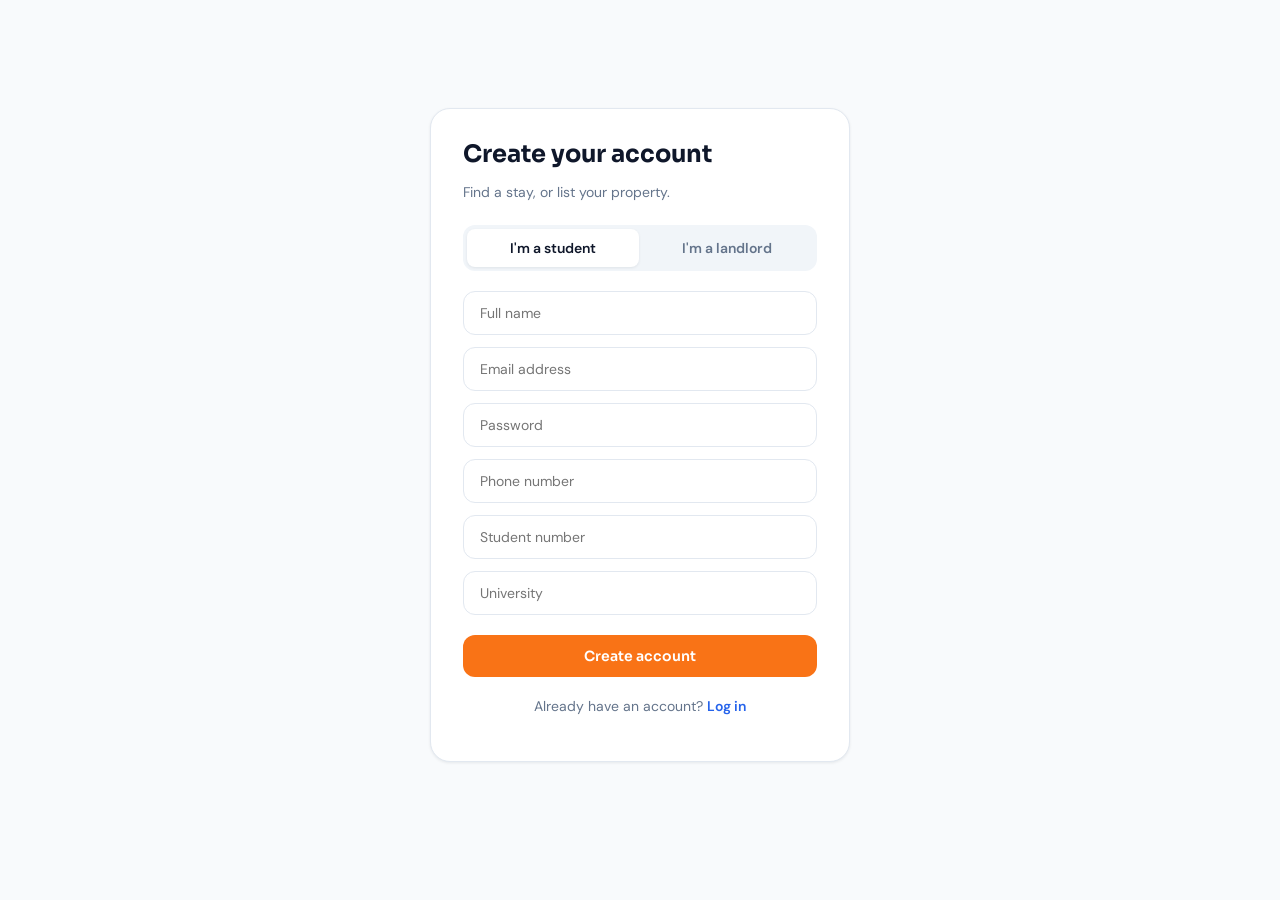
==== signup.html @ b6c0987a "Add files via upload" ====
<!DOCTYPE html>
<html lang="en">
<head>
  <meta charset="UTF-8">
  <meta name="viewport" content="width=device-width, initial-scale=1.0">
  <title>Sign Up — VarsityStay</title>
  <link rel="preconnect" href="https://fonts.googleapis.com">
  <link href="https://fonts.googleapis.com/css2?family=DM+Sans:wght@400;500;700&family=Sora:wght@600;700;800;900&display=swap" rel="stylesheet">
  <link rel="stylesheet" href="css/styles.css">
  <style>
    .info-box { background: rgba(16,185,129,.1); color: var(--green); font-size: 13px; padding: 10px 14px; border-radius: 10px; margin-bottom: 14px; }
  </style>
</head>
<body>
  <div class="page">
    <div id="nav-placeholder"></div>
    <main class="main" style="background:var(--gray-50)">
      <div class="form-card">
        <h1>Create your account</h1>
        <p class="form-sub">Find a stay, or list your property.</p>

        <div class="role-toggle">
          <button type="button" class="active" data-role="student">I'm a student</button>
          <button type="button" data-role="landlord">I'm a landlord</button>
        </div>

        <div class="error-box hidden" id="error-box"></div>
        <div class="info-box hidden" id="info-box"></div>

        <form id="signup-form">
          <input class="field" name="full_name" placeholder="Full name" required>
          <input class="field" name="email" type="email" placeholder="Email address" required>
          <input class="field" name="password" type="password" placeholder="Password" minlength="6" required>
          <input class="field" name="phone" placeholder="Phone number">

          <div id="student-fields">
            <input class="field" name="student_number" placeholder="Student number">
            <input class="field" name="university" placeholder="University">
          </div>
          <div id="landlord-fields" class="hidden">
            <input class="field" name="company_name" placeholder="Company / property name (optional)">
          </div>

          <button type="submit" id="submit-btn" class="btn btn-primary btn-block" style="margin-top:8px">Create account</button>
        </form>

        <p class="form-footer">Already have an account? <a href="login.html">Log in</a></p>
      </div>
    </main>
  </div>

  <script src="js/lib/supabase.js"></script>
  <script src="js/config.js"></script>
  <script src="js/auth.js"></script>
  <script src="js/nav.js"></script>
  <script>
    let currentRole = 'student';
    document.querySelectorAll('.role-toggle button').forEach(btn => {
      btn.addEventListener('click', () => {
        document.querySelectorAll('.role-toggle button').forEach(b => b.classList.remove('active'));
        btn.classList.add('active');
        currentRole = btn.dataset.role;
        document.getElementById('student-fields').classList.toggle('hidden', currentRole !== 'student');
        document.getElementById('landlord-fields').classList.toggle('hidden', currentRole !== 'landlord');
      });
    });

    document.getElementById('signup-form').addEventListener('submit', async (e) => {
      e.preventDefault();
      const errorBox = document.getElementById('error-box');
      const infoBox = document.getElementById('info-box');
      const submitBtn = document.getElementById('submit-btn');
      errorBox.classList.add('hidden');
      infoBox.classList.add('hidden');
      submitBtn.disabled = true;
      const fd = new FormData(e.target);

      try {
        const result = await signUp({
          email: fd.get('email'),
          password: fd.get('password'),
          fullName: fd.get('full_name'),
          role: currentRole,
          phone: fd.get('phone'),
          studentNumber: fd.get('student_number'),
          university: fd.get('university'),
          companyName: fd.get('company_name'),
        });

        if (result.session) {
          // Logged in straight away (email confirmation is off)
          window.location.href = currentRole === 'landlord' ? 'dashboard-landlord.html' : 'dashboard-student.html';
        } else {
          // Email confirmation is on: they must click the link in their email first
          infoBox.textContent = 'Account created. Check your email and click the confirmation link, then log in.';
          infoBox.classList.remove('hidden');
          submitBtn.disabled = false;
        }
      } catch (err) {
        errorBox.textContent = err.message || 'Something went wrong.';
        errorBox.classList.remove('hidden');
        submitBtn.disabled = false;
      }
    });
  </script>
</body>
</html>
---- css/styles.css ----
:root {
  --navy: #0F172A;
  --royal: #2563EB;
  --orange: #F97316;
  --white: #FFFFFF;
  --gray-50: #F8FAFC;
  --gray-100: #F1F5F9;
  --gray-200: #E2E8F0;
  --gray-400: #94A3B8;
  --gray-500: #64748B;
  --gray-600: #475569;
  --green: #10B981;
  --red: #EF4444;
  --r: 12px;
  --r-lg: 20px;
  --shadow-sm: 0 1px 3px rgba(15,23,42,.08);
  --shadow-md: 0 4px 16px rgba(15,23,42,.10);
  --shadow-lg: 0 12px 40px rgba(15,23,42,.14);
}

* { box-sizing: border-box; }

body {
  margin: 0;
  font-family: 'DM Sans', sans-serif;
  color: var(--navy);
  background: var(--white);
  -webkit-font-smoothing: antialiased;
}

h1, h2, h3, h4 { font-family: 'Sora', sans-serif; line-height: 1.15; margin: 0; }
a { text-decoration: none; color: inherit; }
button, input, select, textarea { font-family: 'DM Sans', sans-serif; }

/* ---------- Layout ---------- */
.page { min-height: 100vh; display: flex; flex-direction: column; }
.main { flex: 1; padding-top: 68px; }
.container { max-width: 1100px; margin: 0 auto; padding: 0 24px; }

/* ---------- Nav ---------- */
.nav {
  position: fixed; top: 0; left: 0; right: 0; z-index: 1000; height: 68px;
  display: flex; align-items: center; justify-content: space-between;
  padding: 0 5%; background: rgba(15,23,42,.95); backdrop-filter: blur(20px);
  border-bottom: 1px solid rgba(255,255,255,.06);
}
.logo { display: flex; align-items: center; gap: 10px; }
.logo-mark {
  width: 36px; height: 36px; background: var(--royal); border-radius: 9px;
  display: flex; align-items: center; justify-content: center;
  font-family: 'Sora', sans-serif; font-weight: 900; font-size: 15px; color: #fff;
}
.logo-text { font-family: 'Sora', sans-serif; font-weight: 800; font-size: 18px; color: #fff; }
.logo-text em { color: var(--orange); font-style: normal; }
.nav-links { display: flex; align-items: center; gap: 28px; }
.nav-links a { color: rgba(255,255,255,.7); font-size: 14px; font-weight: 500; }
.nav-links a:hover { color: #fff; }
.nav-actions { display: flex; align-items: center; gap: 12px; }

/* ---------- Buttons ---------- */
.btn {
  display: inline-flex; align-items: center; justify-content: center; gap: 7px;
  padding: 12px 22px; border-radius: var(--r); font-family: 'Sora', sans-serif;
  font-weight: 600; font-size: 14px; border: none; cursor: pointer;
  transition: .2s; white-space: nowrap;
}
.btn-primary { background: var(--orange); color: #fff; }
.btn-primary:hover { background: #ea6c00; transform: translateY(-1px); }
.btn-outline { background: transparent; color: #fff; border: 1.5px solid rgba(255,255,255,.3); }
.btn-outline:hover { background: rgba(255,255,255,.1); }
.btn-ghost { background: transparent; color: var(--navy); border: 2px solid var(--gray-200); }
.btn-ghost:hover { border-color: var(--royal); color: var(--royal); }
.btn-block { width: 100%; }

/* ---------- Hero / search ---------- */
.hero {
  background: var(--navy); padding: 140px 24px 100px; text-align: center;
  position: relative; overflow: hidden;
}
.hero::before {
  content: ''; position: absolute; inset: 0;
  background: radial-gradient(circle at 30% 20%, rgba(37,99,235,.35), transparent 60%);
}
.hero-content { position: relative; z-index: 1; max-width: 680px; margin: 0 auto 40px; }
.hero-badge {
  display: inline-flex; align-items: center; gap: 8px; background: rgba(37,99,235,.25);
  border: 1px solid rgba(37,99,235,.4); color: #93c5fd; padding: 6px 14px;
  border-radius: 100px; font-size: 12px; font-weight: 600; margin-bottom: 16px;
}
.hero h1 { font-size: clamp(28px,5vw,52px); font-weight: 900; color: #fff; margin-bottom: 14px; }
.hero p { color: rgba(255,255,255,.6); font-size: 16px; }

.search-card {
  position: relative; z-index: 1; background: rgba(15,23,42,.95); border: 1px solid rgba(255,255,255,.1);
  border-radius: 20px; padding: 24px; max-width: 640px; margin: 0 auto; box-shadow: var(--shadow-lg);
}
.search-label { color: rgba(255,255,255,.6); font-size: 12px; font-weight: 600; margin-bottom: 10px; }
.search-grid { display: grid; grid-template-columns: 1fr 1fr; gap: 12px; }
.search-grid select, .search-card input[type=text] {
  background: rgba(255,255,255,.05); border: 1px solid rgba(255,255,255,.15); color: #fff;
  font-size: 14px; border-radius: 12px; padding: 12px 14px;
}
.budget-row { display: flex; justify-content: space-between; margin: 16px 0 4px; font-size: 12px; color: rgba(255,255,255,.6); }
.budget-value { color: var(--orange); font-weight: 700; font-size: 14px; }
input[type=range] { width: 100%; accent-color: var(--orange); }
.range-labels { display: flex; justify-content: space-between; font-size: 11px; color: rgba(255,255,255,.4); }
.checkbox-row { display: flex; align-items: center; gap: 8px; margin-top: 16px; font-size: 14px; color: rgba(255,255,255,.8); cursor: pointer; }

/* ---------- Property cards ---------- */
.grid { display: grid; grid-template-columns: repeat(auto-fill, minmax(260px, 1fr)); gap: 20px; }
.card {
  border: 1px solid var(--gray-200); border-radius: 16px; overflow: hidden; background: #fff;
  transition: box-shadow .2s;
}
.card:hover { box-shadow: var(--shadow-md); }
.card-image {
  height: 140px; background: linear-gradient(135deg, var(--royal), var(--navy));
  position: relative; background-size: cover; background-position: center;
}
.badge {
  position: absolute; background: rgba(0,0,0,.6); backdrop-filter: blur(4px); color: #fff;
  font-size: 11px; font-weight: 600; padding: 5px 10px; border-radius: 100px;
}
.badge-verified { top: 12px; left: 12px; }
.badge-price { bottom: 12px; left: 12px; }
.card-body { padding: 16px; }
.card-title { font-size: 15px; font-weight: 700; }
.card-meta { color: var(--gray-500); font-size: 12px; margin-top: 4px; }
.card-nsfas { font-size: 12px; font-weight: 600; margin-top: 4px; }
.card-nsfas.yes { color: var(--green); }
.card-nsfas.no { color: var(--gray-400); }
.tags { display: flex; flex-wrap: wrap; gap: 6px; margin-top: 10px; }
.tag { font-size: 11px; background: var(--gray-100); color: var(--gray-600); padding: 4px 8px; border-radius: 6px; }
.card-footer { display: flex; align-items: center; justify-content: space-between; margin-top: 12px; }
.card-link { color: var(--royal); font-size: 12px; font-weight: 600; }

/* ---------- Forms ---------- */
.form-card {
  max-width: 420px; margin: 40px auto; background: #fff; border: 1px solid var(--gray-200);
  border-radius: 20px; padding: 32px; box-shadow: var(--shadow-sm);
}
.form-card h1 { font-size: 24px; margin-bottom: 4px; }
.form-sub { color: var(--gray-500); font-size: 14px; margin-bottom: 24px; }
.field { width: 100%; border: 1px solid var(--gray-200); border-radius: 12px; padding: 12px 16px; font-size: 14px; margin-bottom: 12px; }
.field:focus { outline: none; border-color: var(--royal); }
.role-toggle { display: flex; gap: 2px; background: var(--gray-100); border-radius: 12px; padding: 4px; margin-bottom: 20px; }
.role-toggle button {
  flex: 1; border: none; background: transparent; padding: 10px; border-radius: 8px;
  font-size: 14px; font-weight: 600; color: var(--gray-500); cursor: pointer;
}
.role-toggle button.active { background: #fff; color: var(--navy); box-shadow: var(--shadow-sm); }
.error-box { background: rgba(239,68,68,.1); color: var(--red); font-size: 13px; padding: 10px 14px; border-radius: 10px; margin-bottom: 14px; }
.form-footer { text-align: center; font-size: 14px; color: var(--gray-500); margin-top: 20px; }
.form-footer a { color: var(--royal); font-weight: 600; }
.hidden { display: none !important; }

/* ---------- Dashboard ---------- */
.dash-header { display: flex; align-items: center; justify-content: space-between; margin-bottom: 24px; }
.dash-header h1 { font-size: 24px; }
.dash-header p { color: var(--gray-500); font-size: 14px; margin-top: 2px; }
.empty-state { text-align: center; padding: 60px 20px; background: #fff; border: 1px solid var(--gray-200); border-radius: 16px; }
.empty-state p { color: var(--gray-500); }

/* ---------- Detail page ---------- */
.detail-hero { height: 260px; border-radius: 20px; background: linear-gradient(135deg, var(--royal), var(--navy)); background-size: cover; background-position: center; position: relative; margin-bottom: 24px; }
.detail-title-row { display: flex; align-items: flex-start; justify-content: space-between; flex-wrap: wrap; gap: 12px; }
.detail-price { font-family: 'Sora', sans-serif; font-weight: 800; font-size: 24px; }
.detail-actions { display: flex; gap: 12px; margin-top: 32px; }
.detail-actions a { flex: 1; text-align: center; padding: 14px; }

@media (max-width: 640px) {
  .search-grid { grid-template-columns: 1fr; }
  .nav-links { display: none; }
}
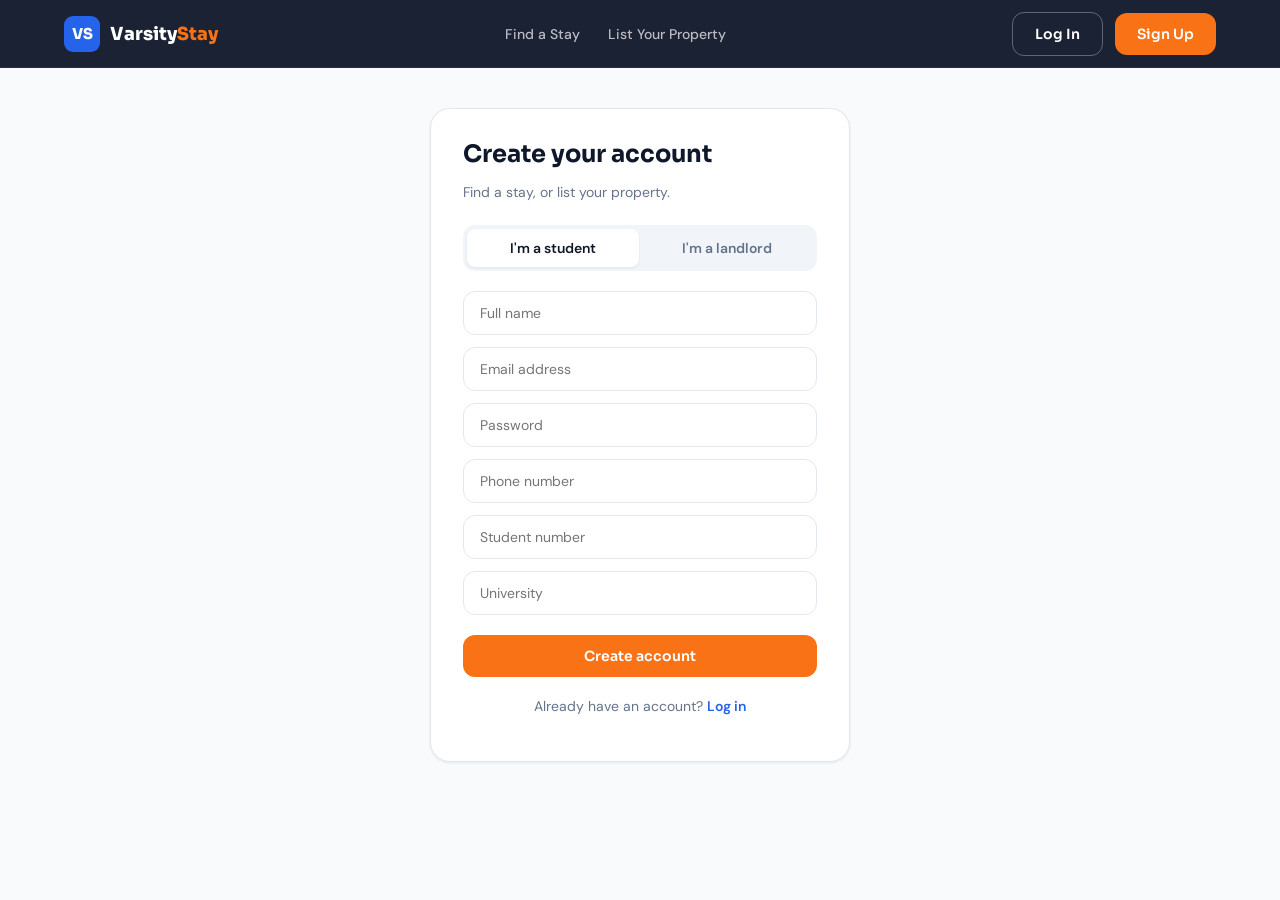
==== commit 941a7925: "Fix indentation for script tags in signup.html" ====
--- a/signup.html
+++ b/signup.html
@@ -49,10 +49,10 @@
     </main>
   </div>
 
-  <script src="js/lib/supabase.js"></script>
-  <script src="js/config.js"></script>
-  <script src="js/auth.js"></script>
-  <script src="js/nav.js"></script>
+ <script src="js/lib/supabase.js"></script>
+<script src="js/config.js"></script>
+<script src="js/auth.js"></script>
+<script src="js/nav.js"></script>
   <script>
     let currentRole = 'student';
     document.querySelectorAll('.role-toggle button').forEach(btn => {
